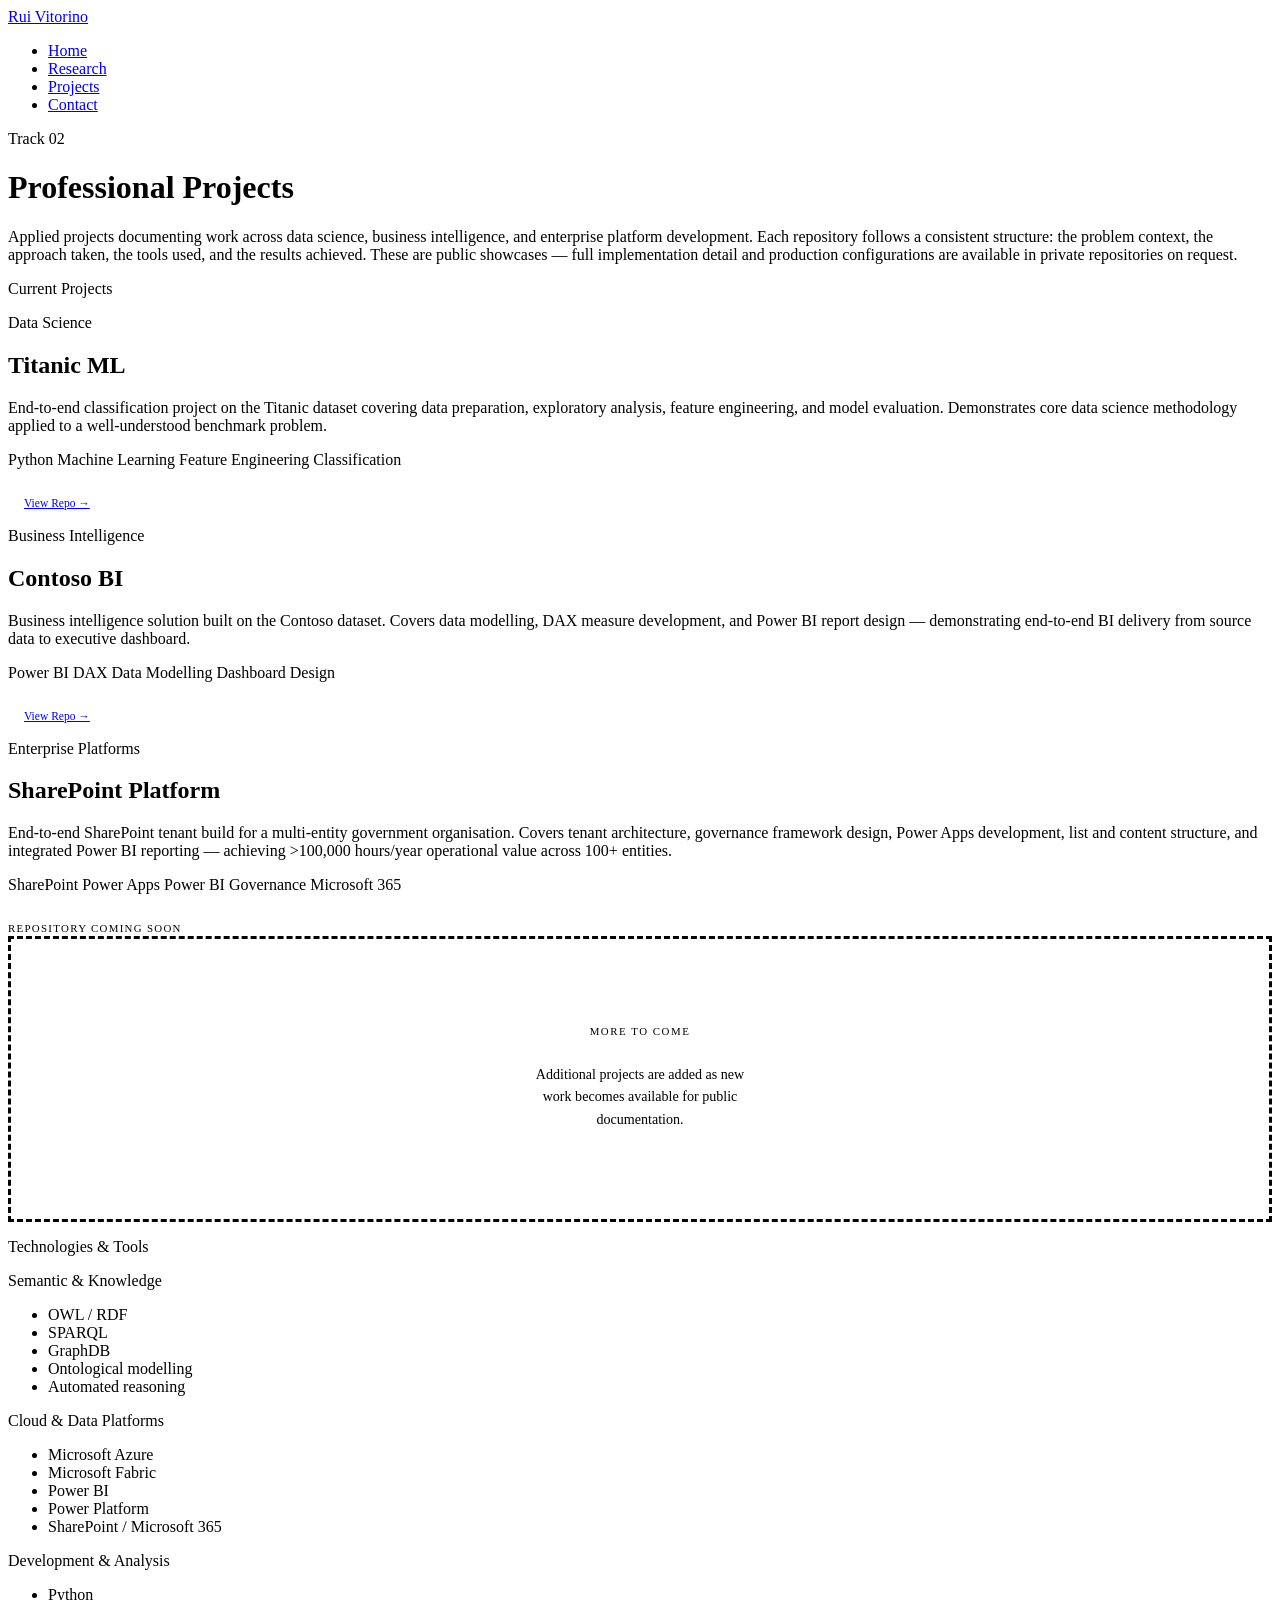
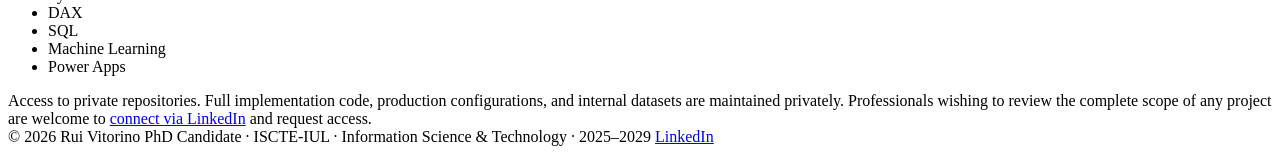
==== projects.html @ caaadf18 "Add website files" ====
<!DOCTYPE html>
<html lang="en">
<head>
  <meta charset="UTF-8">
  <meta name="viewport" content="width=device-width, initial-scale=1.0">
  <title>Projects — Rui Vitorino</title>
  <meta name="description" content="Professional projects by Rui Vitorino — data science, business intelligence, and enterprise platform development.">
  <link rel="stylesheet" href="assets/style.css">
</head>
<body>

  <!-- Navigation -->
  <nav>
    <div class="nav-inner">
      <a href="index.html" class="nav-brand">Rui Vitorino</a>
      <ul class="nav-links">
        <li><a href="index.html">Home</a></li>
        <li><a href="research.html">Research</a></li>
        <li><a href="projects.html" class="active">Projects</a></li>
        <li><a href="contact.html">Contact</a></li>
      </ul>
    </div>
  </nav>

  <div class="page">

    <!-- Page header -->
    <div class="section">
      <p class="section-label fade-up">Track 02</p>
      <h1 class="section-title fade-up delay-1">Professional Projects</h1>
      <div class="section-body fade-up delay-2">
        <p>
          Applied projects documenting work across data science, business intelligence, and enterprise platform development. 
          Each repository follows a consistent structure: the problem context, the approach taken, the tools used, and the results achieved. 
          These are public showcases — full implementation detail and production configurations are available in private repositories on request.
        </p>
      </div>
    </div>

    <!-- Project cards -->
    <div class="section">
      <p class="section-label">Current Projects</p>
      <div class="projects-grid">

        <div class="project-card fade-up">
          <p class="project-domain">Data Science</p>
          <h2 class="project-title">Titanic ML</h2>
          <p class="project-desc">
            End-to-end classification project on the Titanic dataset covering data preparation, 
            exploratory analysis, feature engineering, and model evaluation. Demonstrates core 
            data science methodology applied to a well-understood benchmark problem.
          </p>
          <div class="tags" style="margin-top:1rem;">
            <span class="tag">Python</span>
            <span class="tag">Machine Learning</span>
            <span class="tag">Feature Engineering</span>
            <span class="tag">Classification</span>
          </div>
          <div style="margin-top:1.5rem;">
            <a href="https://github.com/rjvvitorino-web/Titanic-Machine-Learning" target="_blank" rel="noopener" class="btn btn-outline" style="font-size:.72rem;padding:.5rem 1rem;">
              View Repo →
            </a>
          </div>
        </div>

        <div class="project-card fade-up delay-1">
          <p class="project-domain">Business Intelligence</p>
          <h2 class="project-title">Contoso BI</h2>
          <p class="project-desc">
            Business intelligence solution built on the Contoso dataset. Covers data modelling, 
            DAX measure development, and Power BI report design — demonstrating end-to-end BI 
            delivery from source data to executive dashboard.
          </p>
          <div class="tags" style="margin-top:1rem;">
            <span class="tag">Power BI</span>
            <span class="tag">DAX</span>
            <span class="tag">Data Modelling</span>
            <span class="tag">Dashboard Design</span>
          </div>
          <div style="margin-top:1.5rem;">
            <a href="https://github.com/rjvvitorino-web/Contoso-Direct-Sales-BI-Project" target="_blank" rel="noopener" class="btn btn-outline" style="font-size:.72rem;padding:.5rem 1rem;">
              View Repo →
            </a>
          </div>
        </div>

        <div class="project-card fade-up delay-2">
          <p class="project-domain">Enterprise Platforms</p>
          <h2 class="project-title">SharePoint Platform</h2>
          <p class="project-desc">
            End-to-end SharePoint tenant build for a multi-entity government organisation. 
            Covers tenant architecture, governance framework design, Power Apps development, 
            list and content structure, and integrated Power BI reporting — achieving 
            &gt;100,000 hours/year operational value across 100+ entities.
          </p>
          <div class="tags" style="margin-top:1rem;">
            <span class="tag">SharePoint</span>
            <span class="tag">Power Apps</span>
            <span class="tag">Power BI</span>
            <span class="tag">Governance</span>
            <span class="tag">Microsoft 365</span>
          </div>
          <div style="margin-top:1.5rem;">
            <span style="font-family:var(--font-mono);font-size:.68rem;letter-spacing:.12em;text-transform:uppercase;color:var(--text-light);">Repository coming soon</span>
          </div>
        </div>

        <!-- Placeholder for future projects -->
        <div class="project-card fade-up delay-3" style="border-style:dashed;background:var(--bg-alt);display:flex;flex-direction:column;justify-content:center;align-items:center;min-height:280px;text-align:center;">
          <p style="font-family:var(--font-mono);font-size:.68rem;letter-spacing:.14em;text-transform:uppercase;color:var(--text-light);margin-bottom:.75rem;">More to come</p>
          <p style="font-size:.88rem;color:var(--text-light);max-width:240px;line-height:1.6;">
            Additional projects are added as new work becomes available for public documentation.
          </p>
        </div>

      </div>
    </div>

    <!-- Technologies -->
    <div class="section">
      <p class="section-label">Technologies & Tools</p>
      <div class="tech-groups">
        <div>
          <div class="tech-group-title">Semantic & Knowledge</div>
          <ul class="tech-list">
            <li>OWL / RDF</li>
            <li>SPARQL</li>
            <li>GraphDB</li>
            <li>Ontological modelling</li>
            <li>Automated reasoning</li>
          </ul>
        </div>
        <div>
          <div class="tech-group-title">Cloud & Data Platforms</div>
          <ul class="tech-list">
            <li>Microsoft Azure</li>
            <li>Microsoft Fabric</li>
            <li>Power BI</li>
            <li>Power Platform</li>
            <li>SharePoint / Microsoft 365</li>
          </ul>
        </div>
        <div>
          <div class="tech-group-title">Development & Analysis</div>
          <ul class="tech-list">
            <li>Python</li>
            <li>DAX</li>
            <li>SQL</li>
            <li>Machine Learning</li>
            <li>Power Apps</li>
          </ul>
        </div>
      </div>
    </div>

    <!-- Access -->
    <div class="section">
      <div class="contact-note">
        <strong style="color:var(--navy);font-weight:500;">Access to private repositories.</strong> 
        Full implementation code, production configurations, and internal datasets are maintained privately. 
        Professionals wishing to review the complete scope of any project are welcome to 
        <a href="https://www.linkedin.com/in/rui-jv-vitorino/" target="_blank" rel="noopener">connect via LinkedIn</a> 
        and request access.
      </div>
    </div>

  </div>

  <footer>
    <div class="footer-inner">
      <span>© 2026 Rui Vitorino</span>
      <span>PhD Candidate · ISCTE-IUL · Information Science & Technology · 2025–2029</span>
      <a href="https://www.linkedin.com/in/rui-jv-vitorino/" target="_blank" rel="noopener">LinkedIn</a>
    </div>
  </footer>

</body>
</html>
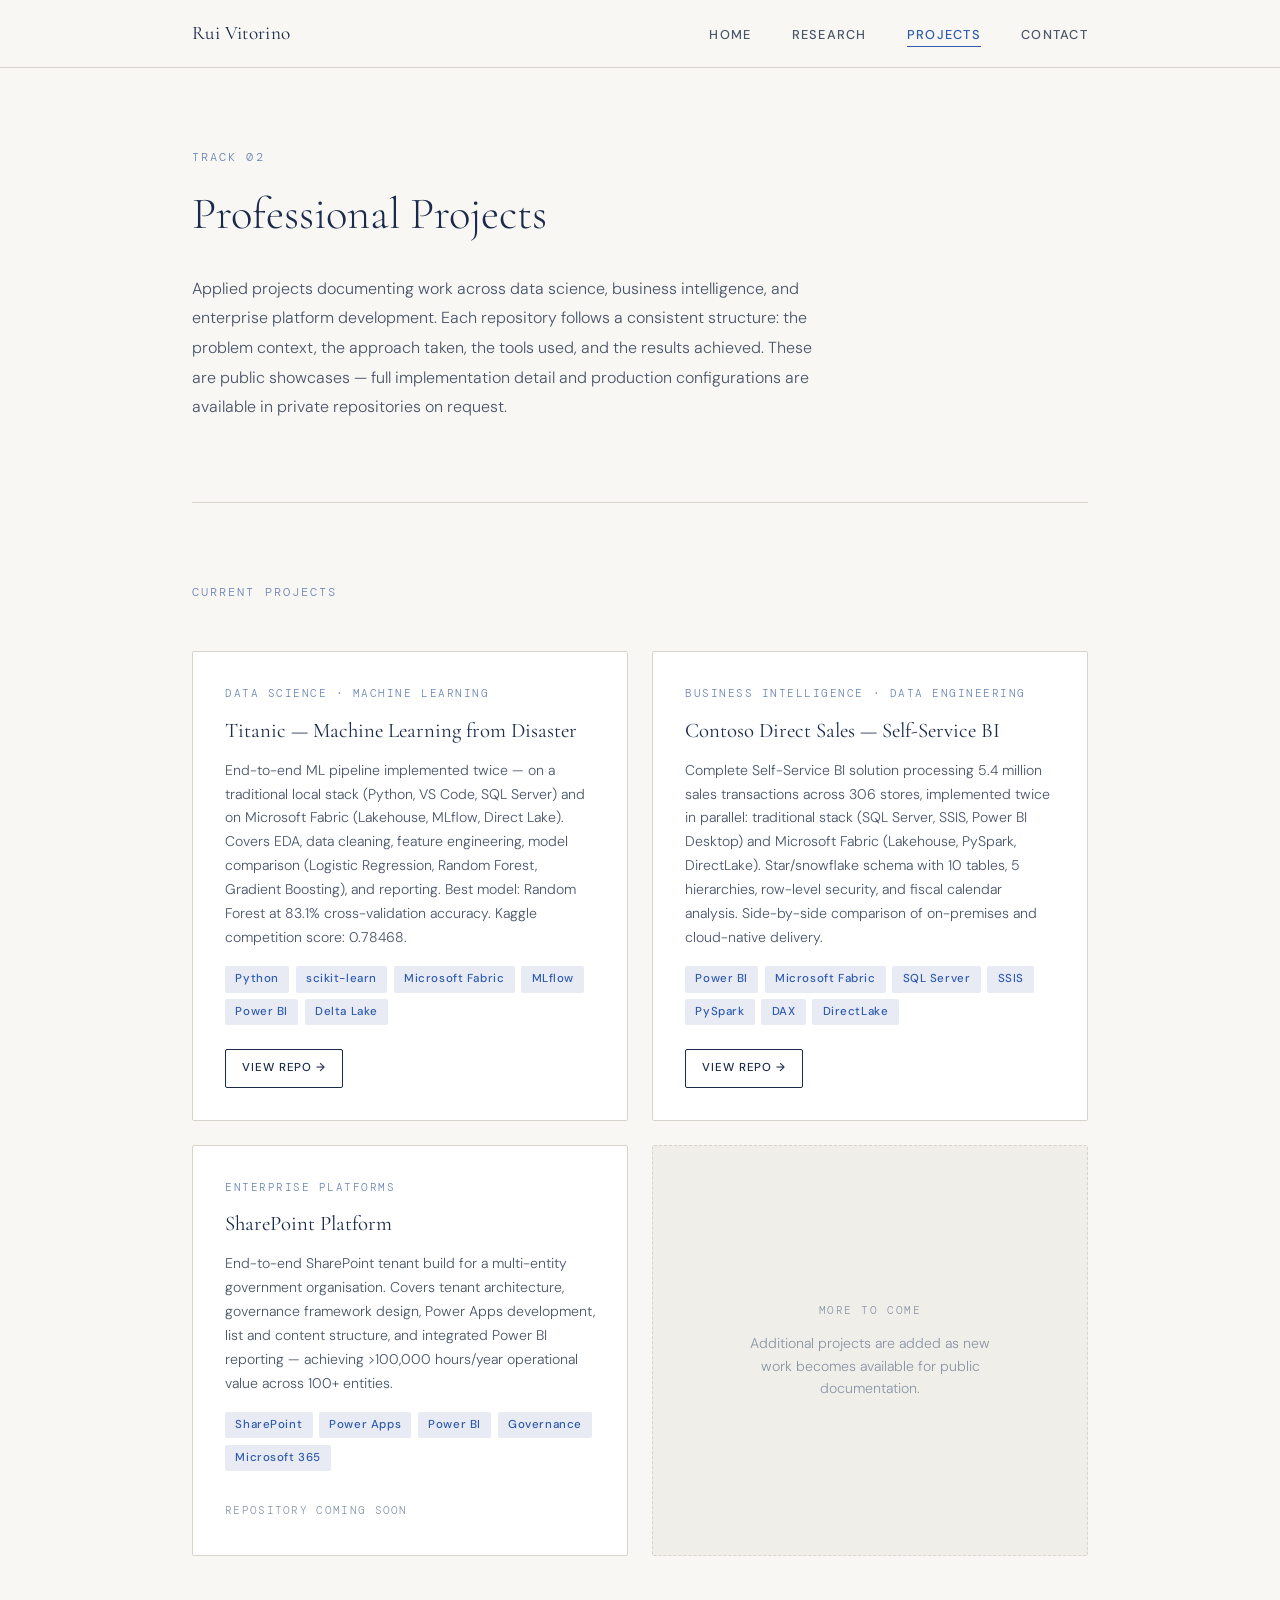
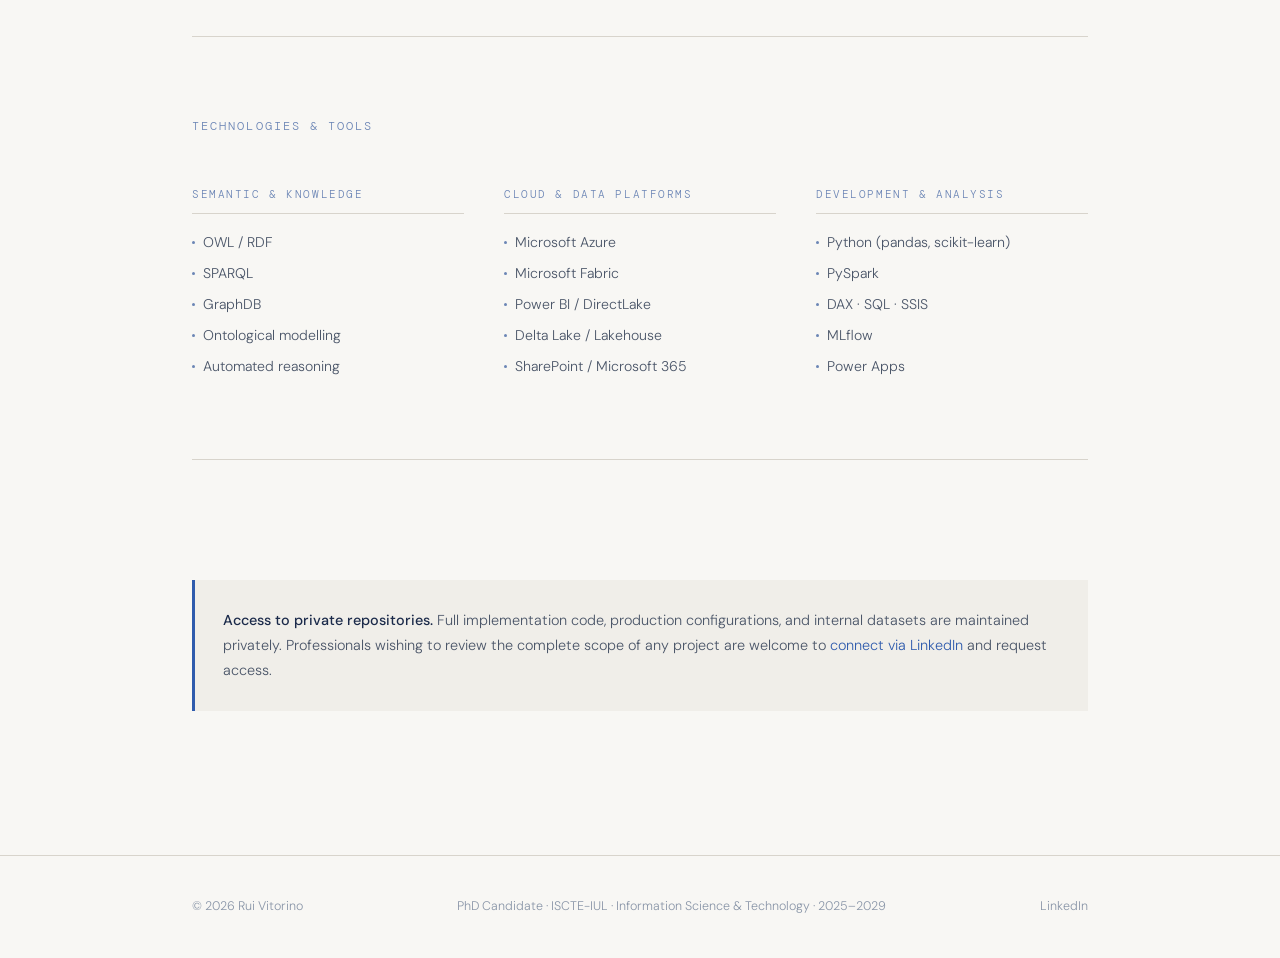
==== commit d6eadb46: "Revise project details and enhance tags Updated project descriptions and tags for clarity and detail" ====
--- a/projects.html
+++ b/projects.html
@@ -43,18 +43,21 @@
       <div class="projects-grid">
 
         <div class="project-card fade-up">
-          <p class="project-domain">Data Science</p>
-          <h2 class="project-title">Titanic ML</h2>
+          <p class="project-domain">Data Science · Machine Learning</p>
+          <h2 class="project-title">Titanic — Machine Learning from Disaster</h2>
           <p class="project-desc">
-            End-to-end classification project on the Titanic dataset covering data preparation, 
-            exploratory analysis, feature engineering, and model evaluation. Demonstrates core 
-            data science methodology applied to a well-understood benchmark problem.
+            End-to-end ML pipeline implemented twice — on a traditional local stack (Python, VS Code, SQL Server) 
+            and on Microsoft Fabric (Lakehouse, MLflow, Direct Lake). Covers EDA, data cleaning, feature engineering, 
+            model comparison (Logistic Regression, Random Forest, Gradient Boosting), and reporting. 
+            Best model: Random Forest at 83.1% cross-validation accuracy. Kaggle competition score: 0.78468.
           </p>
           <div class="tags" style="margin-top:1rem;">
             <span class="tag">Python</span>
-            <span class="tag">Machine Learning</span>
-            <span class="tag">Feature Engineering</span>
-            <span class="tag">Classification</span>
+            <span class="tag">scikit-learn</span>
+            <span class="tag">Microsoft Fabric</span>
+            <span class="tag">MLflow</span>
+            <span class="tag">Power BI</span>
+            <span class="tag">Delta Lake</span>
           </div>
           <div style="margin-top:1.5rem;">
             <a href="https://github.com/rjvvitorino-web/Titanic-Machine-Learning" target="_blank" rel="noopener" class="btn btn-outline" style="font-size:.72rem;padding:.5rem 1rem;">
@@ -64,18 +67,23 @@
         </div>
 
         <div class="project-card fade-up delay-1">
-          <p class="project-domain">Business Intelligence</p>
-          <h2 class="project-title">Contoso BI</h2>
+          <p class="project-domain">Business Intelligence · Data Engineering</p>
+          <h2 class="project-title">Contoso Direct Sales — Self-Service BI</h2>
           <p class="project-desc">
-            Business intelligence solution built on the Contoso dataset. Covers data modelling, 
-            DAX measure development, and Power BI report design — demonstrating end-to-end BI 
-            delivery from source data to executive dashboard.
+            Complete Self-Service BI solution processing 5.4 million sales transactions across 306 stores, 
+            implemented twice in parallel: traditional stack (SQL Server, SSIS, Power BI Desktop) 
+            and Microsoft Fabric (Lakehouse, PySpark, DirectLake). 
+            Star/snowflake schema with 10 tables, 5 hierarchies, row-level security, 
+            and fiscal calendar analysis. Side-by-side comparison of on-premises and cloud-native delivery.
           </p>
           <div class="tags" style="margin-top:1rem;">
             <span class="tag">Power BI</span>
+            <span class="tag">Microsoft Fabric</span>
+            <span class="tag">SQL Server</span>
+            <span class="tag">SSIS</span>
+            <span class="tag">PySpark</span>
             <span class="tag">DAX</span>
-            <span class="tag">Data Modelling</span>
-            <span class="tag">Dashboard Design</span>
+            <span class="tag">DirectLake</span>
           </div>
           <div style="margin-top:1.5rem;">
             <a href="https://github.com/rjvvitorino-web/Contoso-Direct-Sales-BI-Project" target="_blank" rel="noopener" class="btn btn-outline" style="font-size:.72rem;padding:.5rem 1rem;">
@@ -135,18 +143,18 @@
           <ul class="tech-list">
             <li>Microsoft Azure</li>
             <li>Microsoft Fabric</li>
-            <li>Power BI</li>
-            <li>Power Platform</li>
+            <li>Power BI / DirectLake</li>
+            <li>Delta Lake / Lakehouse</li>
             <li>SharePoint / Microsoft 365</li>
           </ul>
         </div>
         <div>
           <div class="tech-group-title">Development & Analysis</div>
           <ul class="tech-list">
-            <li>Python</li>
-            <li>DAX</li>
-            <li>SQL</li>
-            <li>Machine Learning</li>
+            <li>Python (pandas, scikit-learn)</li>
+            <li>PySpark</li>
+            <li>DAX · SQL · SSIS</li>
+            <li>MLflow</li>
             <li>Power Apps</li>
           </ul>
         </div>
--- a/assets/style.css
+++ b/assets/style.css
@@ -0,0 +1,552 @@
+/* ─────────────────────────────────────────────────────────────────
+   Rui Vitorino · GitHub Pages · Shared Stylesheet
+   Aesthetic: Editorial Refined — Cormorant + DM Sans · Navy + Warm Off-White
+───────────────────────────────────────────────────────────────── */
+
+@import url('https://fonts.googleapis.com/css2?family=Cormorant+Garamond:ital,wght@0,300;0,400;0,600;1,300;1,400&family=DM+Sans:wght@300;400;500&family=DM+Mono:wght@400&display=swap');
+
+/* ── Variables ── */
+:root {
+  --bg:           #F8F7F4;
+  --bg-alt:       #F0EEE9;
+  --navy:         #1B2A4A;
+  --navy-light:   #2B3F6B;
+  --accent:       #2F5BAD;
+  --accent-muted: #6B85B5;
+  --text:         #1B2A4A;
+  --text-mid:     #4A5568;
+  --text-light:   #8A96A8;
+  --rule:         #D8D4CC;
+  --tag-bg:       #E8EBF4;
+  --tag-text:     #2F5BAD;
+  --white:        #FFFFFF;
+
+  --font-display: 'Cormorant Garamond', Georgia, serif;
+  --font-body:    'DM Sans', system-ui, sans-serif;
+  --font-mono:    'DM Mono', monospace;
+
+  --max-w: 960px;
+  --nav-h: 68px;
+}
+
+/* ── Reset ── */
+*, *::before, *::after { box-sizing: border-box; margin: 0; padding: 0; }
+html { scroll-behavior: smooth; }
+body {
+  background: var(--bg);
+  color: var(--text);
+  font-family: var(--font-body);
+  font-weight: 300;
+  font-size: 16px;
+  line-height: 1.75;
+  -webkit-font-smoothing: antialiased;
+}
+img { display: block; max-width: 100%; }
+a { color: var(--accent); text-decoration: none; transition: color .2s; }
+a:hover { color: var(--navy); }
+
+/* ── Navigation ── */
+nav {
+  position: sticky;
+  top: 0;
+  z-index: 100;
+  height: var(--nav-h);
+  background: rgba(248, 247, 244, 0.94);
+  backdrop-filter: blur(12px);
+  border-bottom: 1px solid var(--rule);
+  display: flex;
+  align-items: center;
+}
+.nav-inner {
+  max-width: var(--max-w);
+  margin: 0 auto;
+  padding: 0 2rem;
+  width: 100%;
+  display: flex;
+  align-items: center;
+  justify-content: space-between;
+}
+.nav-brand {
+  font-family: var(--font-display);
+  font-size: 1.2rem;
+  font-weight: 400;
+  color: var(--navy);
+  letter-spacing: .02em;
+}
+.nav-brand:hover { color: var(--accent); }
+.nav-links {
+  display: flex;
+  gap: 2.5rem;
+  list-style: none;
+}
+.nav-links a {
+  font-size: .8rem;
+  font-weight: 500;
+  letter-spacing: .1em;
+  text-transform: uppercase;
+  color: var(--text-mid);
+  position: relative;
+  padding-bottom: 2px;
+}
+.nav-links a::after {
+  content: '';
+  position: absolute;
+  left: 0; bottom: -2px;
+  width: 0; height: 1px;
+  background: var(--accent);
+  transition: width .25s ease;
+}
+.nav-links a:hover::after,
+.nav-links a.active::after { width: 100%; }
+.nav-links a.active { color: var(--accent); }
+
+/* ── Page wrapper ── */
+.page { max-width: var(--max-w); margin: 0 auto; padding: 0 2rem; }
+
+/* ── Section spacing ── */
+.section { padding: 5rem 0; }
+.section + .section { border-top: 1px solid var(--rule); }
+.section-label {
+  font-family: var(--font-mono);
+  font-size: .72rem;
+  letter-spacing: .18em;
+  text-transform: uppercase;
+  color: var(--accent-muted);
+  margin-bottom: 1.25rem;
+}
+.section-title {
+  font-family: var(--font-display);
+  font-size: clamp(2rem, 4vw, 2.8rem);
+  font-weight: 300;
+  line-height: 1.2;
+  color: var(--navy);
+  margin-bottom: 2rem;
+}
+.section-body {
+  font-size: 1rem;
+  line-height: 1.85;
+  color: var(--text-mid);
+  max-width: 640px;
+}
+.section-body p + p { margin-top: 1.1em; }
+
+/* ── Hero (index only) ── */
+.hero {
+  padding: 6rem 0 5rem;
+  display: grid;
+  grid-template-columns: 1fr auto;
+  gap: 4rem;
+  align-items: center;
+}
+.hero-eyebrow {
+  font-family: var(--font-mono);
+  font-size: .72rem;
+  letter-spacing: .18em;
+  text-transform: uppercase;
+  color: var(--accent-muted);
+  margin-bottom: 1.25rem;
+}
+.hero-name {
+  font-family: var(--font-display);
+  font-size: clamp(3rem, 6vw, 4.5rem);
+  font-weight: 300;
+  line-height: 1.05;
+  color: var(--navy);
+  margin-bottom: 1rem;
+}
+.hero-title {
+  font-family: var(--font-display);
+  font-size: clamp(1.1rem, 2.5vw, 1.4rem);
+  font-weight: 300;
+  font-style: italic;
+  color: var(--text-mid);
+  margin-bottom: 2rem;
+  line-height: 1.4;
+}
+.hero-desc {
+  font-size: 1rem;
+  line-height: 1.85;
+  color: var(--text-mid);
+  max-width: 540px;
+  margin-bottom: 2.5rem;
+}
+.hero-photo {
+  width: 220px;
+  height: 220px;
+  border-radius: 50%;
+  object-fit: cover;
+  object-position: center top;
+  border: 4px solid var(--white);
+  box-shadow: 0 8px 40px rgba(27,42,74,.18);
+  flex-shrink: 0;
+}
+
+/* ── Buttons ── */
+.btn {
+  display: inline-flex;
+  align-items: center;
+  gap: .5rem;
+  padding: .7rem 1.6rem;
+  font-family: var(--font-body);
+  font-size: .8rem;
+  font-weight: 500;
+  letter-spacing: .08em;
+  text-transform: uppercase;
+  border-radius: 2px;
+  transition: all .2s;
+  cursor: pointer;
+  border: none;
+}
+.btn-primary {
+  background: var(--navy);
+  color: var(--white);
+}
+.btn-primary:hover {
+  background: var(--accent);
+  color: var(--white);
+}
+.btn-outline {
+  background: transparent;
+  color: var(--navy);
+  border: 1px solid var(--navy);
+}
+.btn-outline:hover {
+  background: var(--navy);
+  color: var(--white);
+}
+
+/* ── Stats strip ── */
+.stats {
+  display: flex;
+  gap: 3rem;
+  flex-wrap: wrap;
+  padding: 2.5rem 0;
+  border-top: 1px solid var(--rule);
+  border-bottom: 1px solid var(--rule);
+}
+.stat-num {
+  font-family: var(--font-display);
+  font-size: 2.2rem;
+  font-weight: 300;
+  color: var(--navy);
+  line-height: 1;
+}
+.stat-label {
+  font-size: .78rem;
+  color: var(--text-light);
+  letter-spacing: .06em;
+  margin-top: .25rem;
+}
+
+/* ── Track cards ── */
+.tracks {
+  display: grid;
+  grid-template-columns: 1fr 1fr;
+  gap: 2px;
+  margin-top: 3rem;
+  background: var(--rule);
+}
+.track-card {
+  background: var(--bg);
+  padding: 2.5rem;
+  transition: background .2s;
+}
+.track-card:hover { background: var(--white); }
+.track-number {
+  font-family: var(--font-display);
+  font-size: 3rem;
+  font-weight: 300;
+  color: var(--rule);
+  line-height: 1;
+  margin-bottom: 1rem;
+}
+.track-title {
+  font-family: var(--font-display);
+  font-size: 1.5rem;
+  font-weight: 400;
+  color: var(--navy);
+  margin-bottom: .75rem;
+}
+.track-desc {
+  font-size: .9rem;
+  color: var(--text-mid);
+  line-height: 1.7;
+  margin-bottom: 1.5rem;
+}
+
+/* ── Research items ── */
+.research-list { display: flex; flex-direction: column; gap: 0; }
+.research-item {
+  padding: 2.5rem 0;
+  border-bottom: 1px solid var(--rule);
+  display: grid;
+  grid-template-columns: 1fr auto;
+  gap: 2rem;
+  align-items: start;
+}
+.research-item:first-child { padding-top: 0; }
+.research-meta {
+  font-family: var(--font-mono);
+  font-size: .68rem;
+  letter-spacing: .14em;
+  text-transform: uppercase;
+  color: var(--accent-muted);
+  margin-bottom: .5rem;
+}
+.research-title {
+  font-family: var(--font-display);
+  font-size: 1.45rem;
+  font-weight: 400;
+  color: var(--navy);
+  margin-bottom: .6rem;
+  line-height: 1.25;
+}
+.research-desc {
+  font-size: .92rem;
+  color: var(--text-mid);
+  line-height: 1.75;
+  max-width: 560px;
+}
+.research-status {
+  flex-shrink: 0;
+  text-align: right;
+}
+
+/* ── Tags ── */
+.tags { display: flex; flex-wrap: wrap; gap: .4rem; margin-top: 1rem; }
+.tag {
+  display: inline-block;
+  padding: .2rem .65rem;
+  background: var(--tag-bg);
+  color: var(--tag-text);
+  font-size: .72rem;
+  font-weight: 500;
+  letter-spacing: .05em;
+  border-radius: 2px;
+}
+
+/* ── Status badge ── */
+.badge {
+  display: inline-flex;
+  align-items: center;
+  gap: .4rem;
+  padding: .3rem .8rem;
+  border-radius: 2px;
+  font-size: .7rem;
+  font-weight: 500;
+  letter-spacing: .06em;
+  text-transform: uppercase;
+  white-space: nowrap;
+}
+.badge-complete {
+  background: #E6F4EA;
+  color: #2D7A47;
+}
+.badge-pipeline {
+  background: #FFF3E0;
+  color: #B45309;
+}
+.badge-dot {
+  width: 6px; height: 6px;
+  border-radius: 50%;
+  background: currentColor;
+  opacity: .7;
+}
+
+/* ── Project cards ── */
+.projects-grid {
+  display: grid;
+  grid-template-columns: 1fr 1fr;
+  gap: 1.5rem;
+  margin-top: 3rem;
+}
+.project-card {
+  background: var(--white);
+  border: 1px solid var(--rule);
+  padding: 2rem;
+  border-radius: 2px;
+  transition: box-shadow .2s, transform .2s;
+}
+.project-card:hover {
+  box-shadow: 0 6px 30px rgba(27,42,74,.1);
+  transform: translateY(-2px);
+}
+.project-domain {
+  font-family: var(--font-mono);
+  font-size: .68rem;
+  letter-spacing: .14em;
+  text-transform: uppercase;
+  color: var(--accent-muted);
+  margin-bottom: .6rem;
+}
+.project-title {
+  font-family: var(--font-display);
+  font-size: 1.3rem;
+  font-weight: 400;
+  color: var(--navy);
+  margin-bottom: .6rem;
+}
+.project-desc {
+  font-size: .88rem;
+  color: var(--text-mid);
+  line-height: 1.7;
+}
+
+/* ── Pipeline table ── */
+.pipeline {
+  margin-top: 3rem;
+  border: 1px solid var(--rule);
+  border-radius: 2px;
+  overflow: hidden;
+}
+.pipeline-header {
+  background: var(--navy);
+  color: var(--white);
+  padding: 1rem 1.5rem;
+  font-family: var(--font-mono);
+  font-size: .72rem;
+  letter-spacing: .14em;
+  text-transform: uppercase;
+}
+.pipeline-row {
+  display: grid;
+  grid-template-columns: 1fr auto auto;
+  gap: 1.5rem;
+  padding: 1.25rem 1.5rem;
+  align-items: center;
+  border-top: 1px solid var(--rule);
+  background: var(--white);
+}
+.pipeline-row:hover { background: var(--bg-alt); }
+.pipeline-output {
+  font-size: .9rem;
+  color: var(--navy);
+  font-weight: 400;
+}
+.pipeline-expected {
+  font-family: var(--font-mono);
+  font-size: .78rem;
+  color: var(--text-light);
+  white-space: nowrap;
+}
+
+/* ── Technologies ── */
+.tech-groups {
+  display: grid;
+  grid-template-columns: repeat(3, 1fr);
+  gap: 2.5rem;
+  margin-top: 3rem;
+}
+.tech-group-title {
+  font-family: var(--font-mono);
+  font-size: .7rem;
+  letter-spacing: .14em;
+  text-transform: uppercase;
+  color: var(--accent-muted);
+  margin-bottom: 1rem;
+  padding-bottom: .5rem;
+  border-bottom: 1px solid var(--rule);
+}
+.tech-list {
+  list-style: none;
+  display: flex;
+  flex-direction: column;
+  gap: .4rem;
+}
+.tech-list li {
+  font-size: .88rem;
+  color: var(--text-mid);
+  display: flex;
+  align-items: center;
+  gap: .5rem;
+}
+.tech-list li::before {
+  content: '';
+  width: 3px; height: 3px;
+  border-radius: 50%;
+  background: var(--accent-muted);
+  flex-shrink: 0;
+}
+
+/* ── Contact ── */
+.contact-grid {
+  display: grid;
+  grid-template-columns: 1fr 1fr;
+  gap: 4rem;
+  align-items: start;
+  margin-top: 3rem;
+}
+.contact-method {
+  display: flex;
+  flex-direction: column;
+  gap: .4rem;
+  padding: 2rem;
+  background: var(--white);
+  border: 1px solid var(--rule);
+  border-radius: 2px;
+}
+.contact-method-label {
+  font-family: var(--font-mono);
+  font-size: .68rem;
+  letter-spacing: .14em;
+  text-transform: uppercase;
+  color: var(--accent-muted);
+}
+.contact-method-value {
+  font-family: var(--font-display);
+  font-size: 1.2rem;
+  color: var(--navy);
+}
+.contact-note {
+  margin-top: 2.5rem;
+  padding: 1.75rem;
+  background: var(--bg-alt);
+  border-left: 3px solid var(--accent);
+  font-size: .9rem;
+  color: var(--text-mid);
+  line-height: 1.75;
+}
+
+/* ── Footer ── */
+footer {
+  border-top: 1px solid var(--rule);
+  padding: 2.5rem 0;
+  margin-top: 4rem;
+}
+.footer-inner {
+  max-width: var(--max-w);
+  margin: 0 auto;
+  padding: 0 2rem;
+  display: flex;
+  justify-content: space-between;
+  align-items: center;
+  font-size: .78rem;
+  color: var(--text-light);
+}
+.footer-inner a { color: var(--text-light); }
+.footer-inner a:hover { color: var(--accent); }
+
+/* ── Animations ── */
+@keyframes fadeUp {
+  from { opacity: 0; transform: translateY(20px); }
+  to   { opacity: 1; transform: translateY(0); }
+}
+.fade-up { animation: fadeUp .6s ease both; }
+.delay-1 { animation-delay: .1s; }
+.delay-2 { animation-delay: .2s; }
+.delay-3 { animation-delay: .3s; }
+.delay-4 { animation-delay: .4s; }
+
+/* ── Responsive ── */
+@media (max-width: 720px) {
+  .hero { grid-template-columns: 1fr; }
+  .hero-photo { width: 160px; height: 160px; order: -1; }
+  .tracks, .projects-grid, .contact-grid, .tech-groups {
+    grid-template-columns: 1fr;
+  }
+  .research-item { grid-template-columns: 1fr; }
+  .pipeline-row { grid-template-columns: 1fr auto; }
+  .pipeline-expected { display: none; }
+  .stats { gap: 2rem; }
+  .nav-links { gap: 1.5rem; }
+}
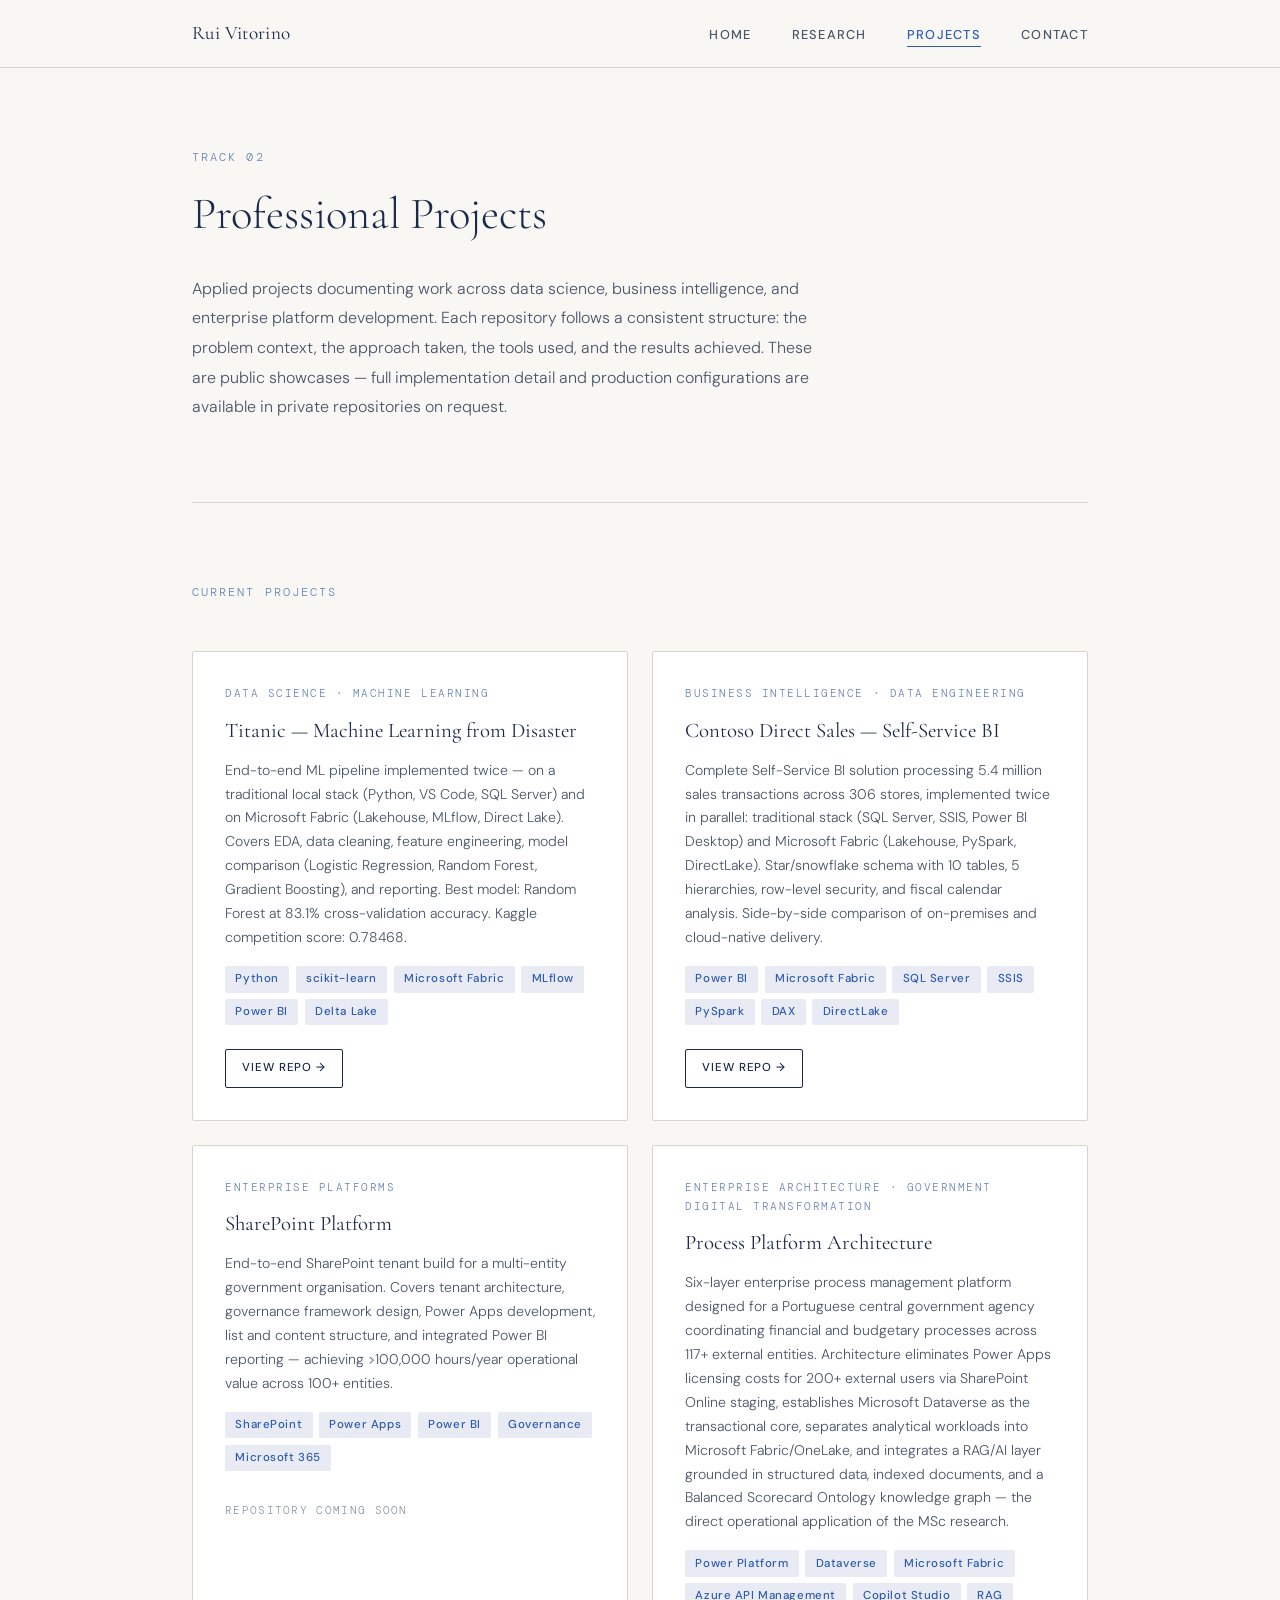
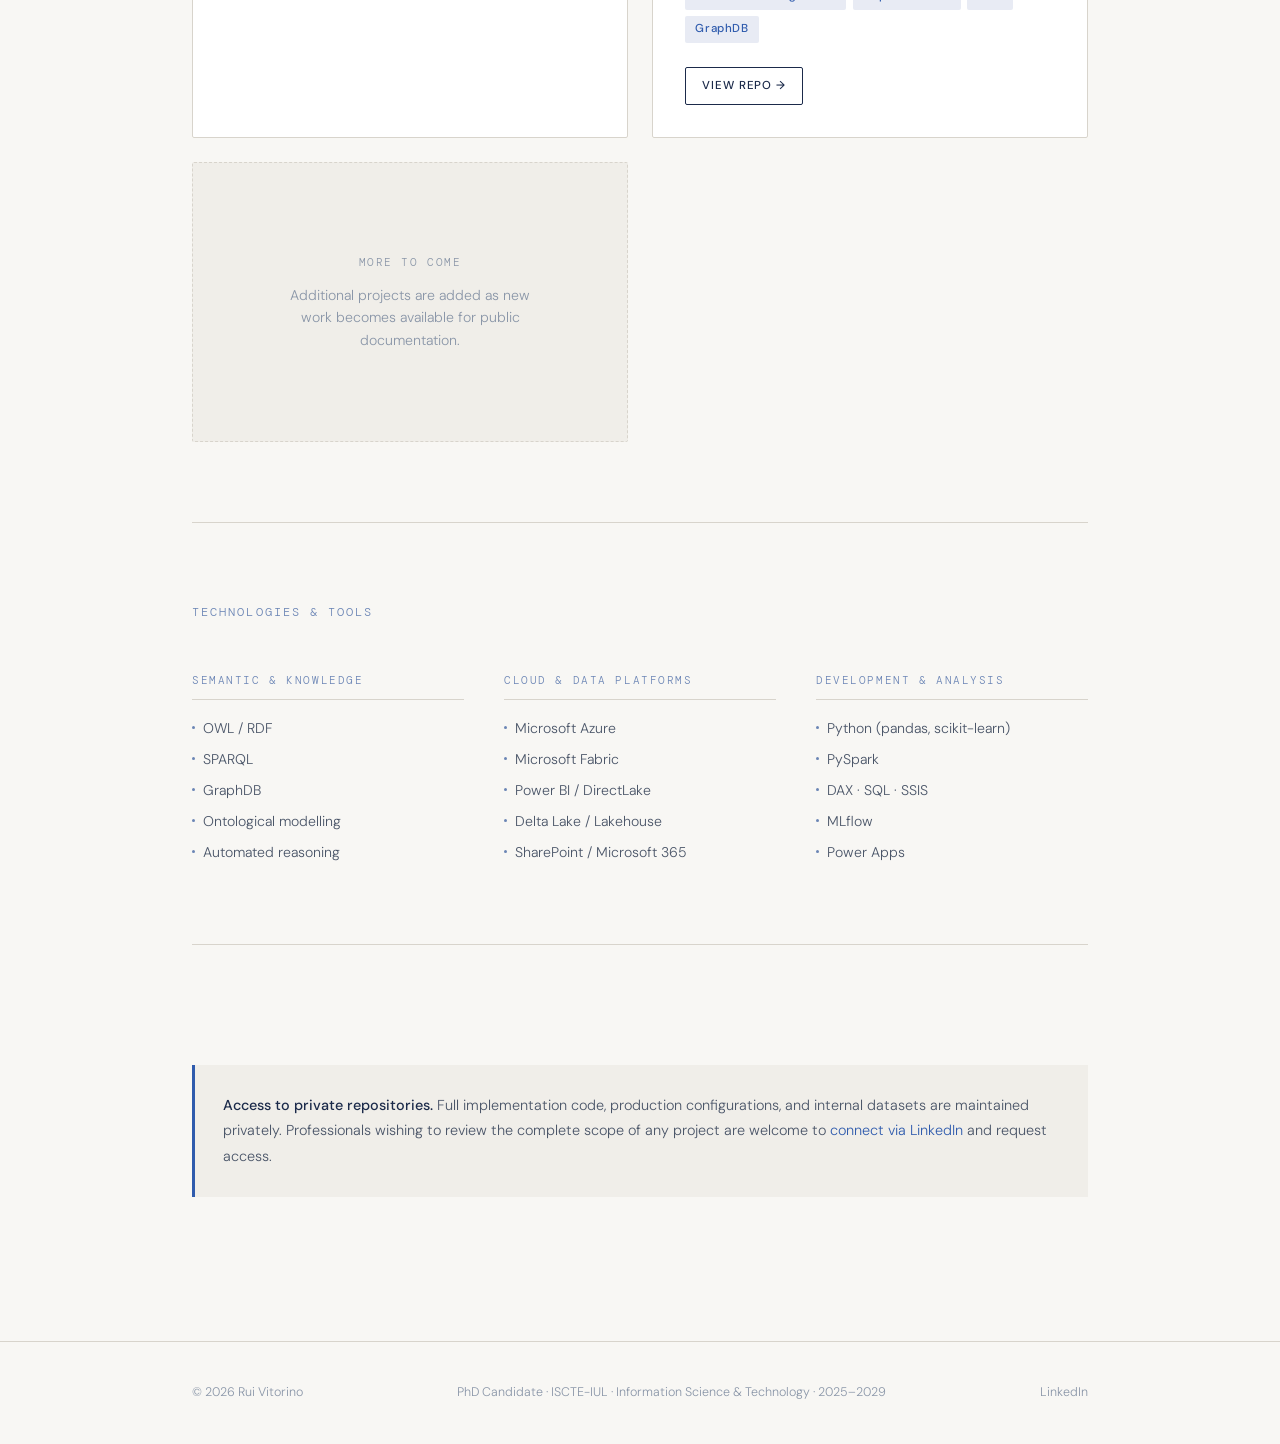
==== commit c927e7c5: "Add project card for Process Platform Architecture Added a new project card for 'Process Platform Ar" ====
--- a/projects.html
+++ b/projects.html
@@ -113,8 +113,35 @@
           </div>
         </div>
 
+        <div class="project-card fade-up delay-3">
+          <p class="project-domain">Enterprise Architecture · Government Digital Transformation</p>
+          <h2 class="project-title">Process Platform Architecture</h2>
+          <p class="project-desc">
+            Six-layer enterprise process management platform designed for a Portuguese central government agency 
+            coordinating financial and budgetary processes across 117+ external entities. 
+            Architecture eliminates Power Apps licensing costs for 200+ external users via SharePoint Online staging, 
+            establishes Microsoft Dataverse as the transactional core, separates analytical workloads 
+            into Microsoft Fabric/OneLake, and integrates a RAG/AI layer grounded in structured data, 
+            indexed documents, and a Balanced Scorecard Ontology knowledge graph — 
+            the direct operational application of the MSc research.
+          </p>
+          <div class="tags" style="margin-top:1rem;">
+            <span class="tag">Power Platform</span>
+            <span class="tag">Dataverse</span>
+            <span class="tag">Microsoft Fabric</span>
+            <span class="tag">Azure API Management</span>
+            <span class="tag">Copilot Studio</span>
+            <span class="tag">RAG</span>
+            <span class="tag">GraphDB</span>
+          </div>
+          <div style="margin-top:1.5rem;">
+            <a href="https://github.com/rjvvitorino-web/process-platform-architecture" target="_blank" rel="noopener" class="btn btn-outline" style="font-size:.72rem;padding:.5rem 1rem;">
+              View Repo →
+            </a>
+          </div>
+        </div>
         <!-- Placeholder for future projects -->
-        <div class="project-card fade-up delay-3" style="border-style:dashed;background:var(--bg-alt);display:flex;flex-direction:column;justify-content:center;align-items:center;min-height:280px;text-align:center;">
+        <div class="project-card fade-up delay-4" style="border-style:dashed;background:var(--bg-alt);display:flex;flex-direction:column;justify-content:center;align-items:center;min-height:280px;text-align:center;">
           <p style="font-family:var(--font-mono);font-size:.68rem;letter-spacing:.14em;text-transform:uppercase;color:var(--text-light);margin-bottom:.75rem;">More to come</p>
           <p style="font-size:.88rem;color:var(--text-light);max-width:240px;line-height:1.6;">
             Additional projects are added as new work becomes available for public documentation.
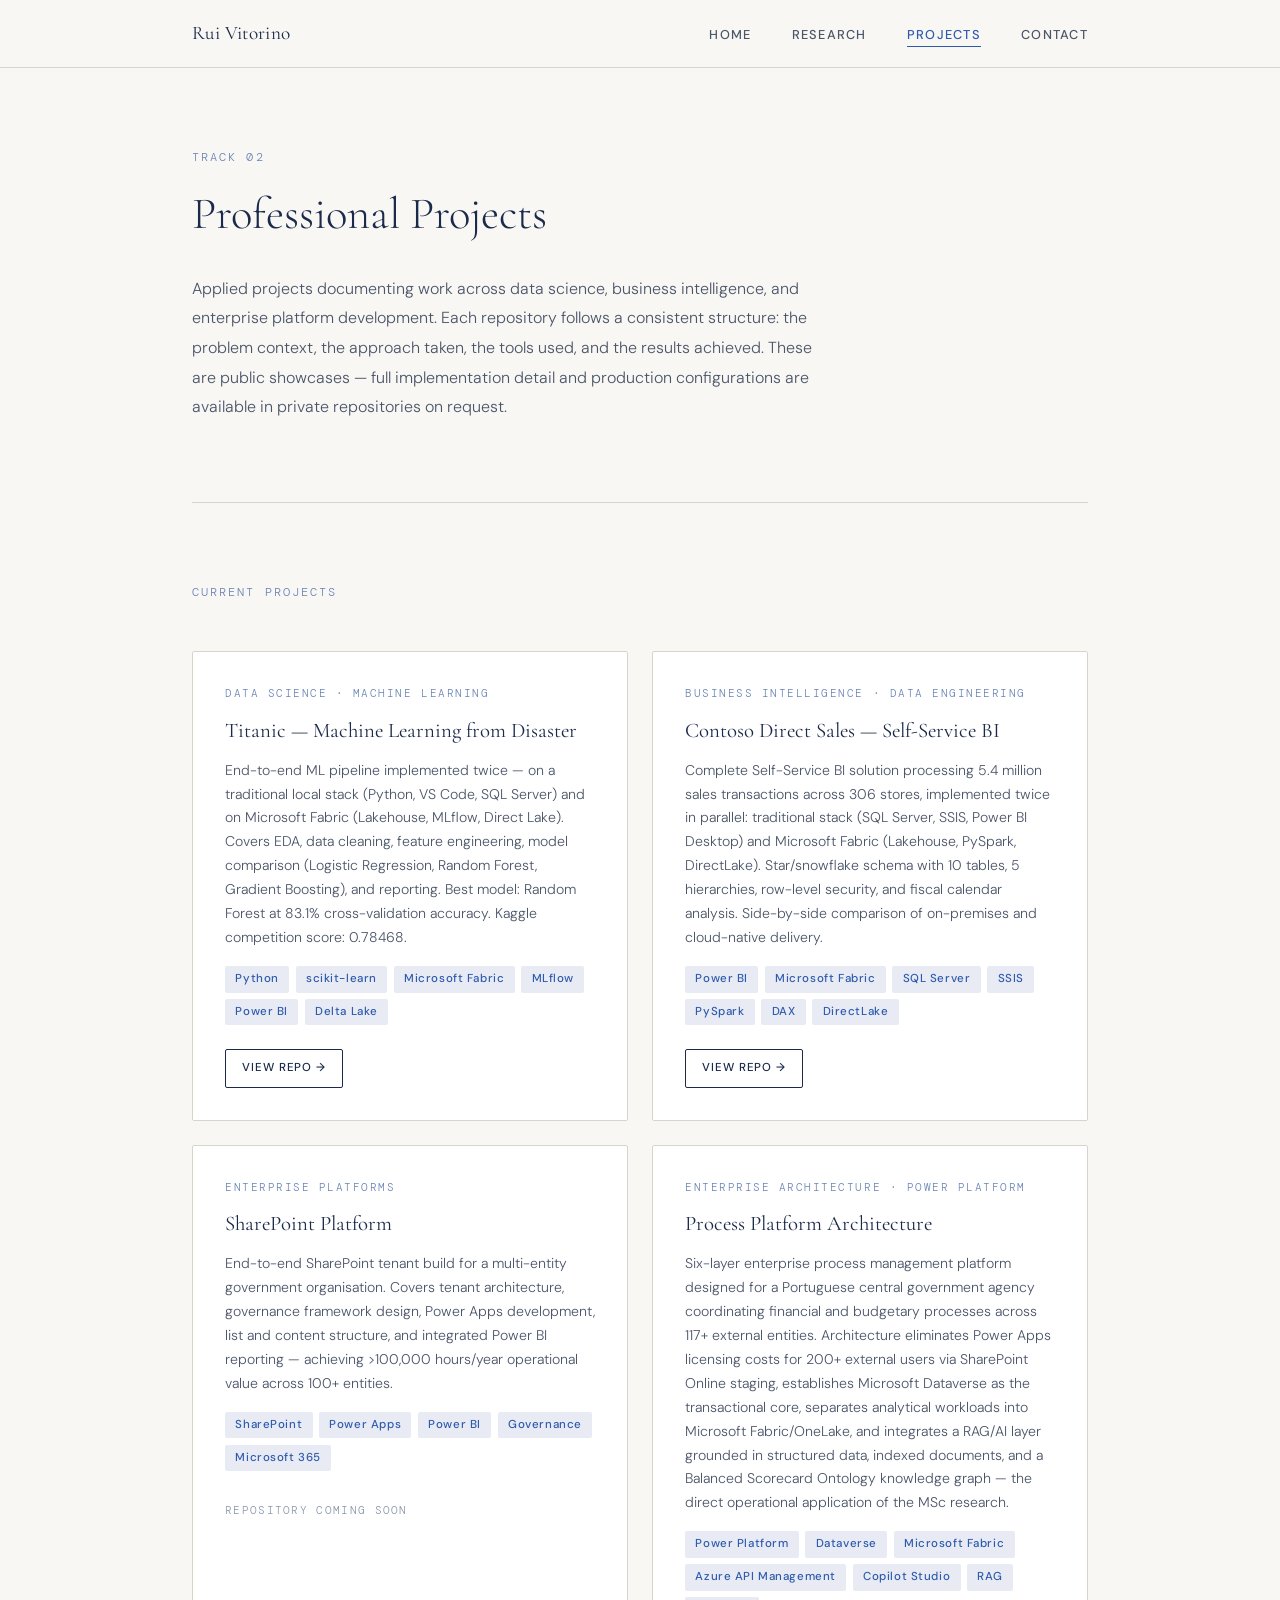
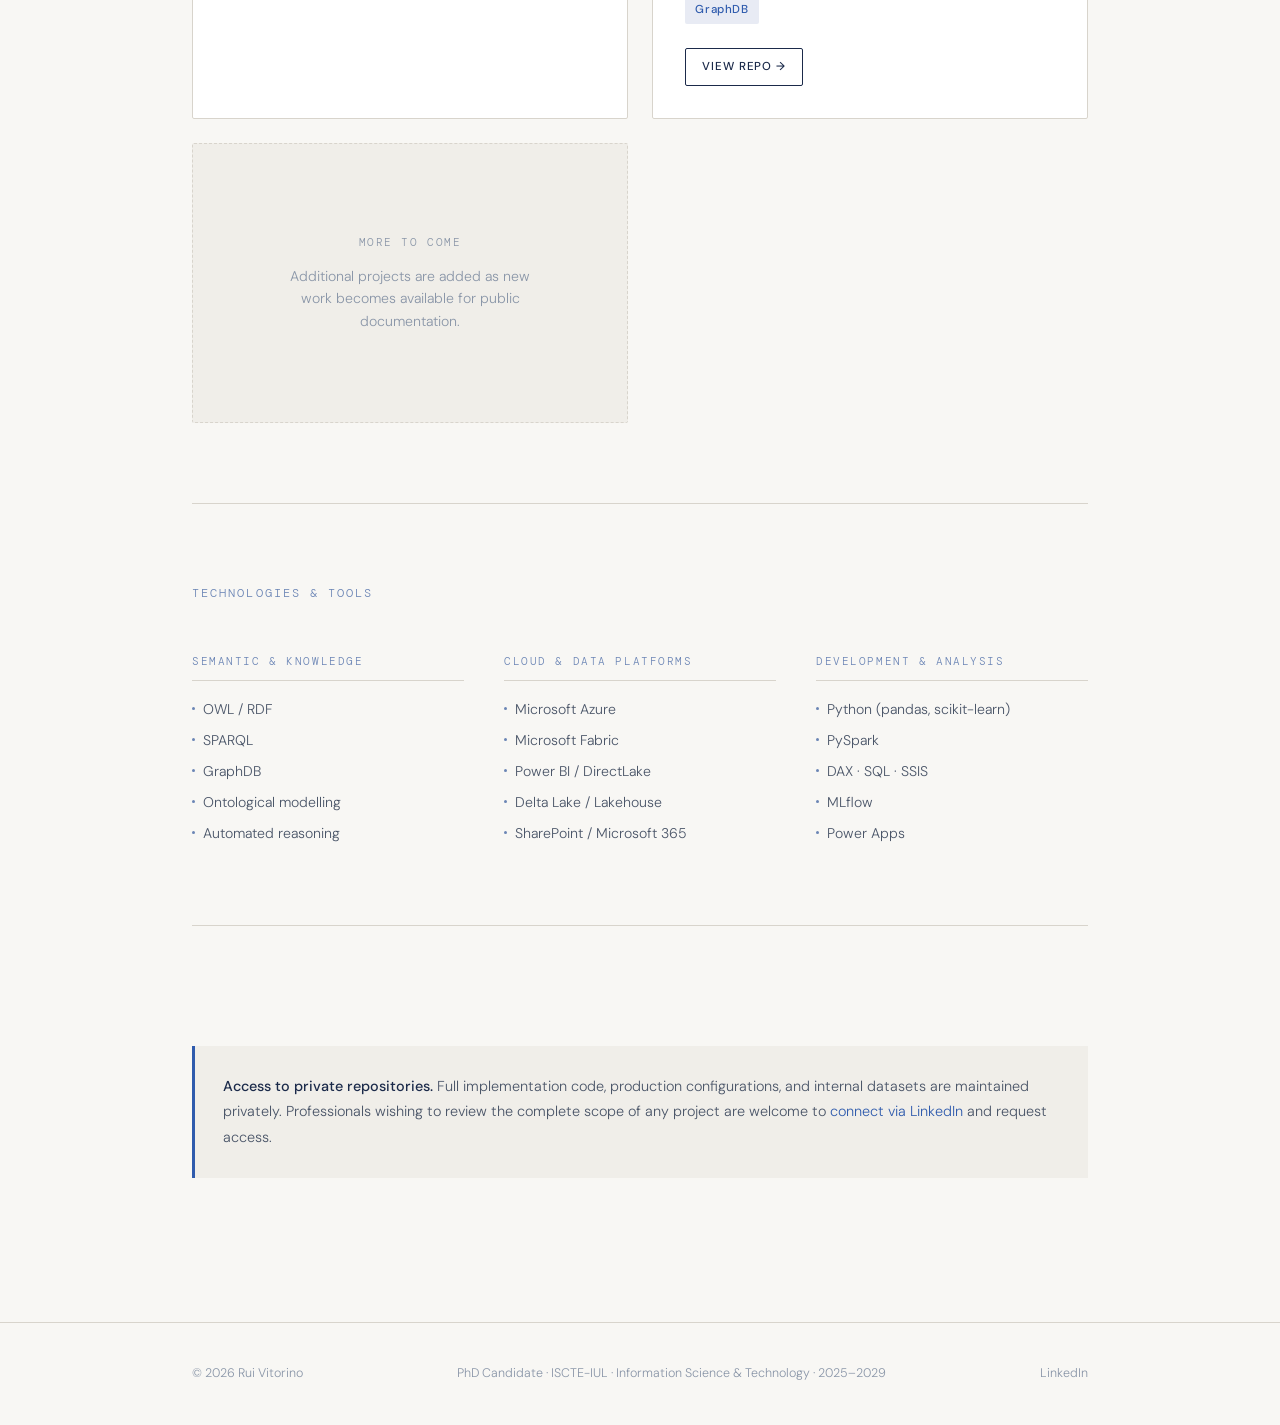
==== commit c0f02ef4: "Update project domain description in projects.html" ====
--- a/projects.html
+++ b/projects.html
@@ -114,7 +114,7 @@
         </div>
 
         <div class="project-card fade-up delay-3">
-          <p class="project-domain">Enterprise Architecture · Government Digital Transformation</p>
+          <p class="project-domain">Enterprise Architecture · Power Platform</p>
           <h2 class="project-title">Process Platform Architecture</h2>
           <p class="project-desc">
             Six-layer enterprise process management platform designed for a Portuguese central government agency 
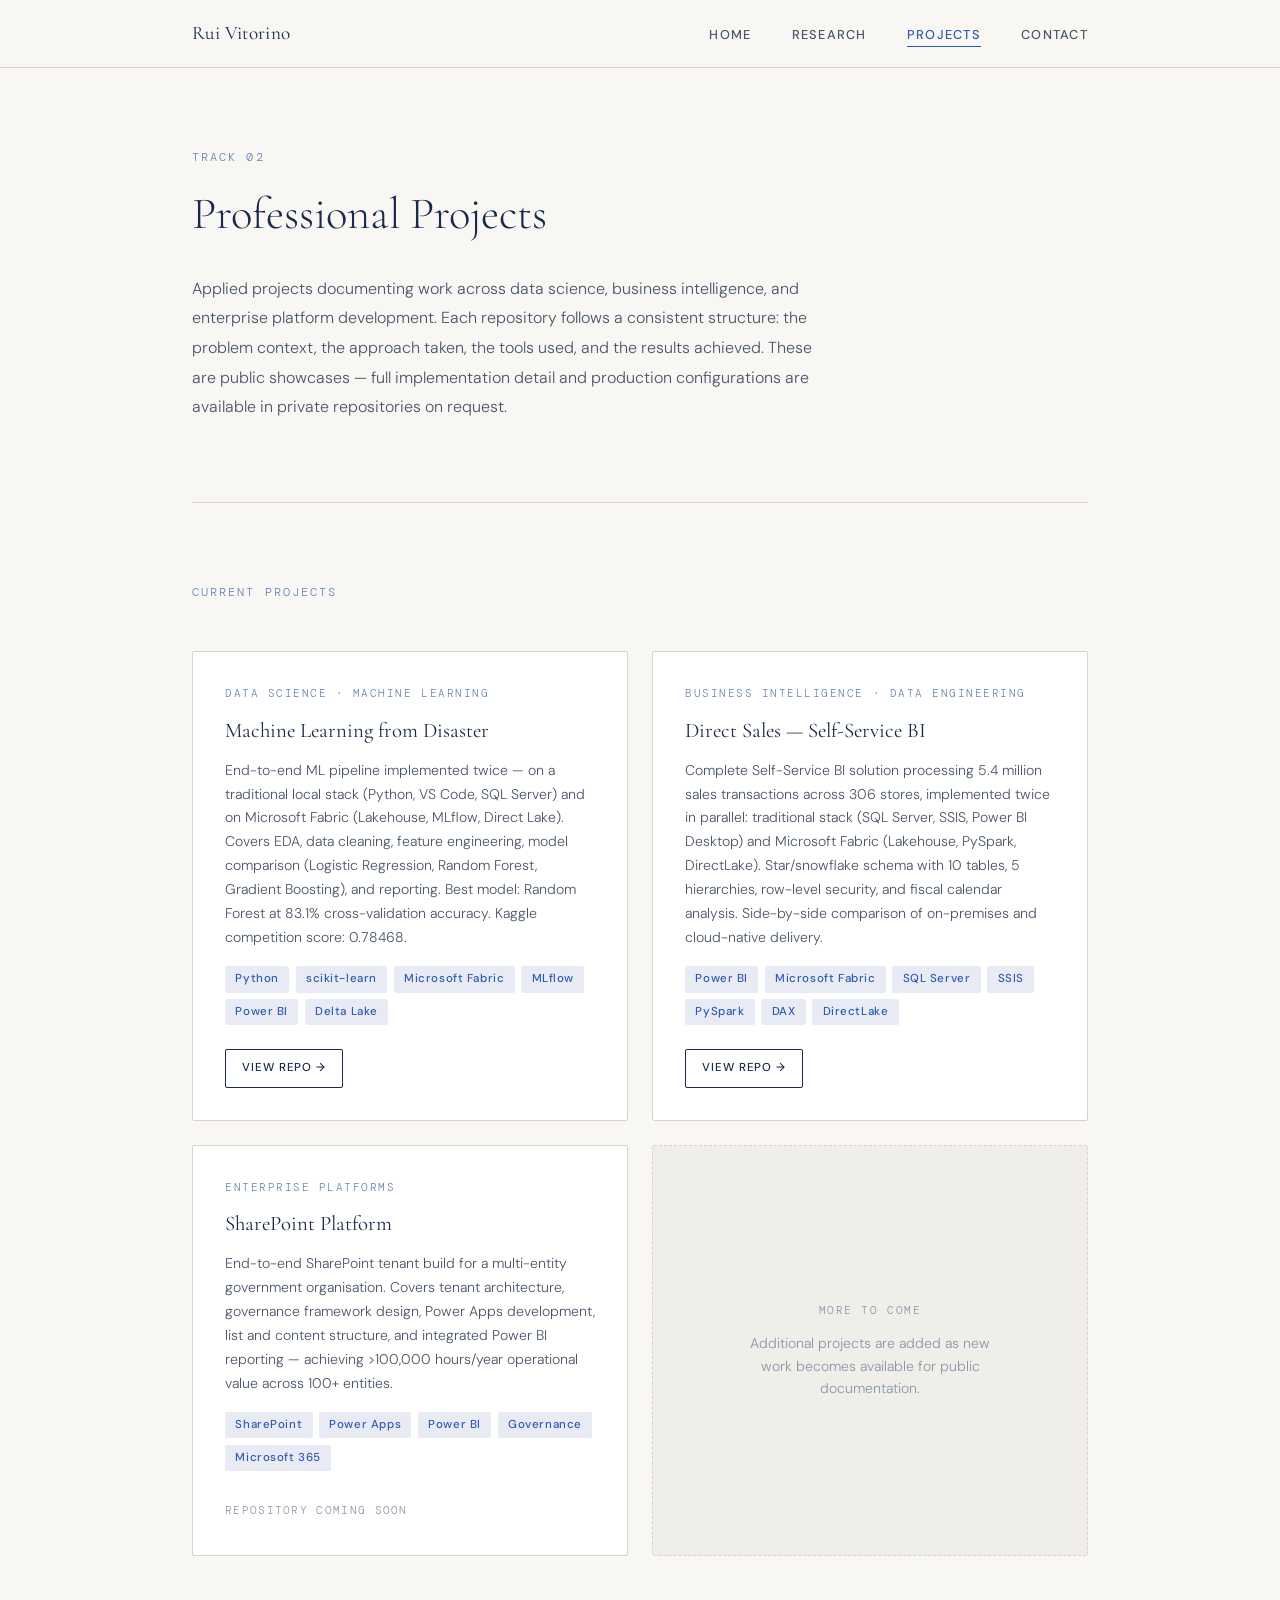
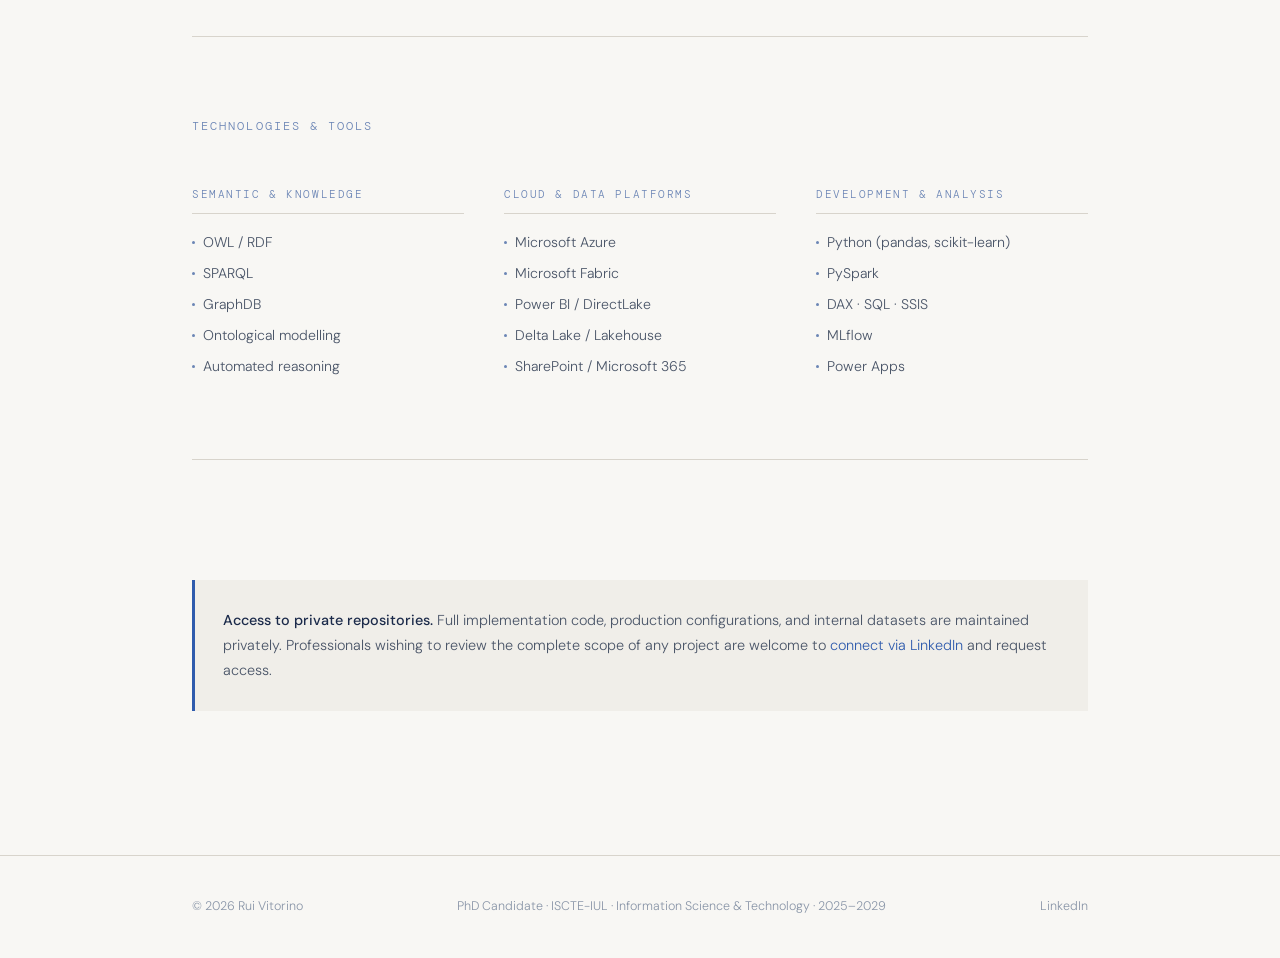
==== commit 814f0693: "Update project titles and remove a project card" ====
--- a/projects.html
+++ b/projects.html
@@ -44,7 +44,7 @@
 
         <div class="project-card fade-up">
           <p class="project-domain">Data Science · Machine Learning</p>
-          <h2 class="project-title">Titanic — Machine Learning from Disaster</h2>
+          <h2 class="project-title">Machine Learning from Disaster</h2>
           <p class="project-desc">
             End-to-end ML pipeline implemented twice — on a traditional local stack (Python, VS Code, SQL Server) 
             and on Microsoft Fabric (Lakehouse, MLflow, Direct Lake). Covers EDA, data cleaning, feature engineering, 
@@ -68,7 +68,7 @@
 
         <div class="project-card fade-up delay-1">
           <p class="project-domain">Business Intelligence · Data Engineering</p>
-          <h2 class="project-title">Contoso Direct Sales — Self-Service BI</h2>
+          <h2 class="project-title">Direct Sales — Self-Service BI</h2>
           <p class="project-desc">
             Complete Self-Service BI solution processing 5.4 million sales transactions across 306 stores, 
             implemented twice in parallel: traditional stack (SQL Server, SSIS, Power BI Desktop) 
@@ -113,35 +113,8 @@
           </div>
         </div>
 
-        <div class="project-card fade-up delay-3">
-          <p class="project-domain">Enterprise Architecture · Power Platform</p>
-          <h2 class="project-title">Process Platform Architecture</h2>
-          <p class="project-desc">
-            Six-layer enterprise process management platform designed for a Portuguese central government agency 
-            coordinating financial and budgetary processes across 117+ external entities. 
-            Architecture eliminates Power Apps licensing costs for 200+ external users via SharePoint Online staging, 
-            establishes Microsoft Dataverse as the transactional core, separates analytical workloads 
-            into Microsoft Fabric/OneLake, and integrates a RAG/AI layer grounded in structured data, 
-            indexed documents, and a Balanced Scorecard Ontology knowledge graph — 
-            the direct operational application of the MSc research.
-          </p>
-          <div class="tags" style="margin-top:1rem;">
-            <span class="tag">Power Platform</span>
-            <span class="tag">Dataverse</span>
-            <span class="tag">Microsoft Fabric</span>
-            <span class="tag">Azure API Management</span>
-            <span class="tag">Copilot Studio</span>
-            <span class="tag">RAG</span>
-            <span class="tag">GraphDB</span>
-          </div>
-          <div style="margin-top:1.5rem;">
-            <a href="https://github.com/rjvvitorino-web/process-platform-architecture" target="_blank" rel="noopener" class="btn btn-outline" style="font-size:.72rem;padding:.5rem 1rem;">
-              View Repo →
-            </a>
-          </div>
-        </div>
         <!-- Placeholder for future projects -->
-        <div class="project-card fade-up delay-4" style="border-style:dashed;background:var(--bg-alt);display:flex;flex-direction:column;justify-content:center;align-items:center;min-height:280px;text-align:center;">
+        <div class="project-card fade-up delay-3" style="border-style:dashed;background:var(--bg-alt);display:flex;flex-direction:column;justify-content:center;align-items:center;min-height:280px;text-align:center;">
           <p style="font-family:var(--font-mono);font-size:.68rem;letter-spacing:.14em;text-transform:uppercase;color:var(--text-light);margin-bottom:.75rem;">More to come</p>
           <p style="font-size:.88rem;color:var(--text-light);max-width:240px;line-height:1.6;">
             Additional projects are added as new work becomes available for public documentation.
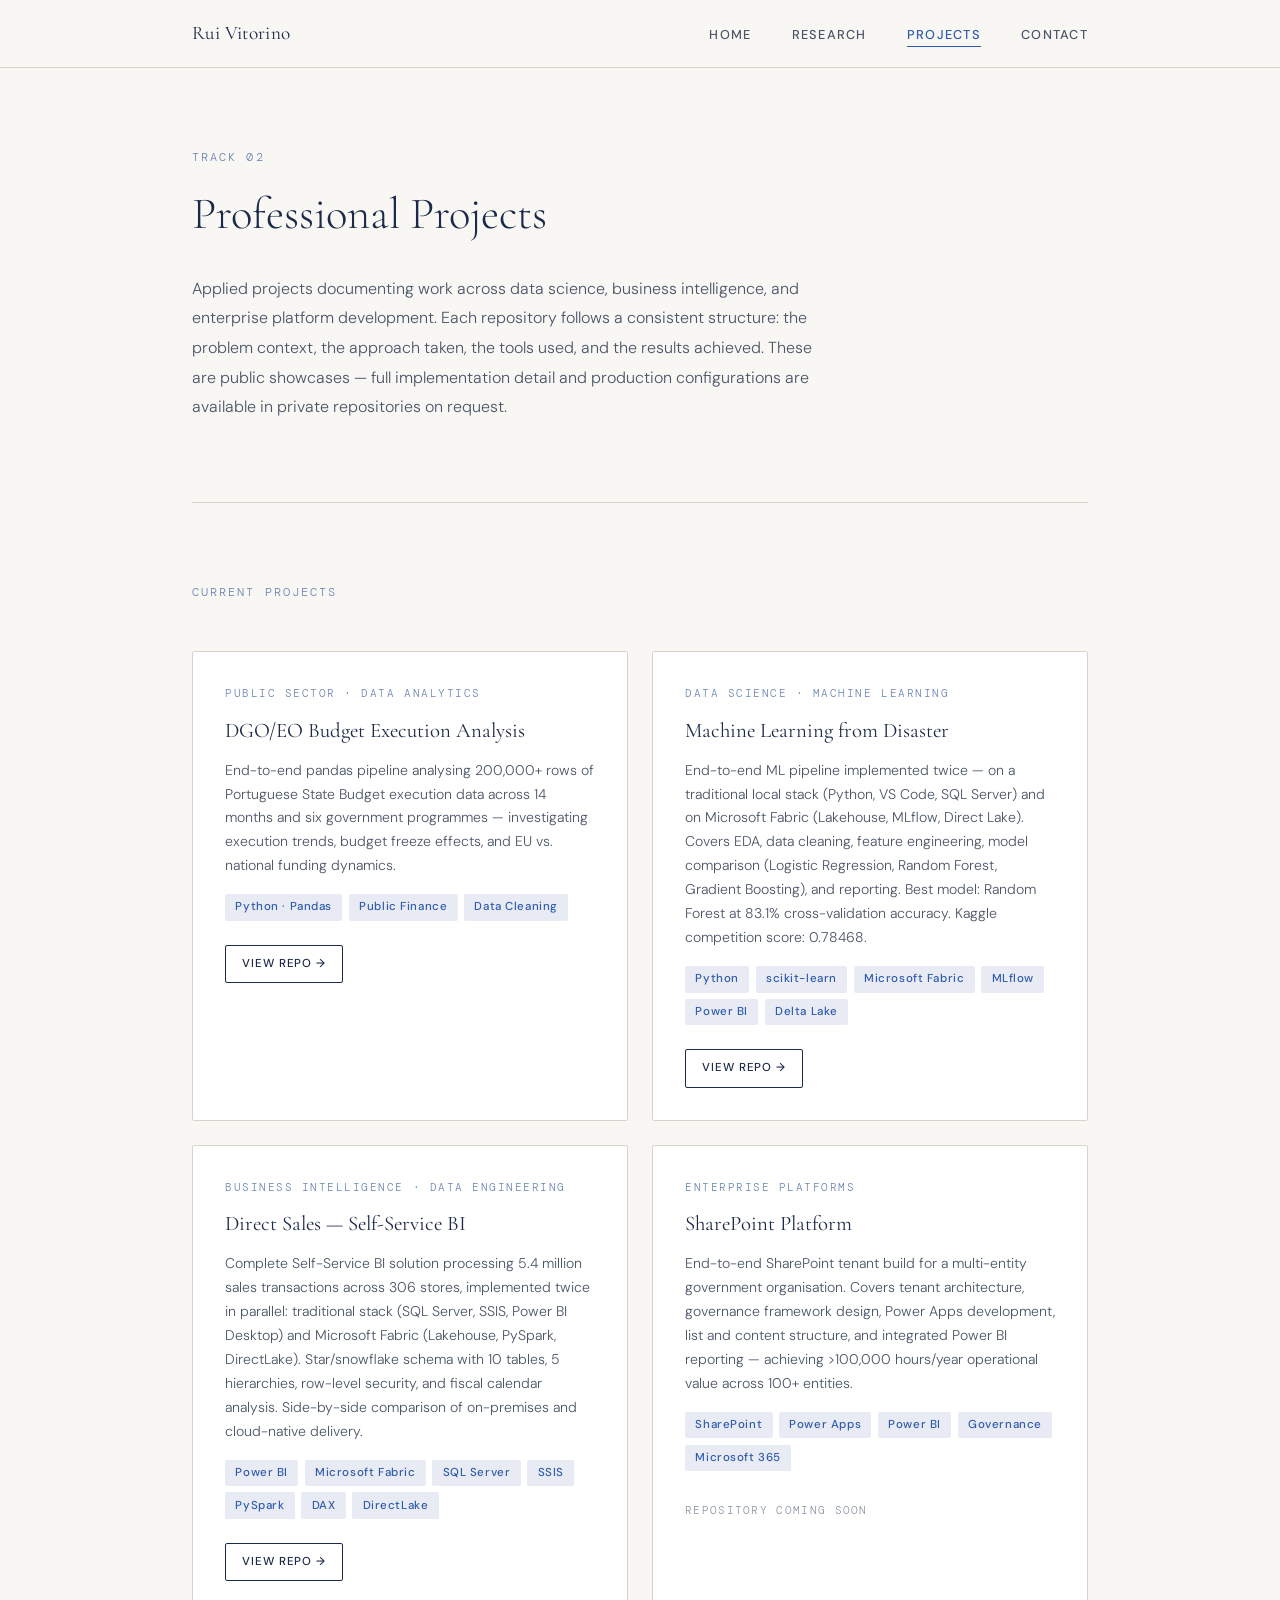
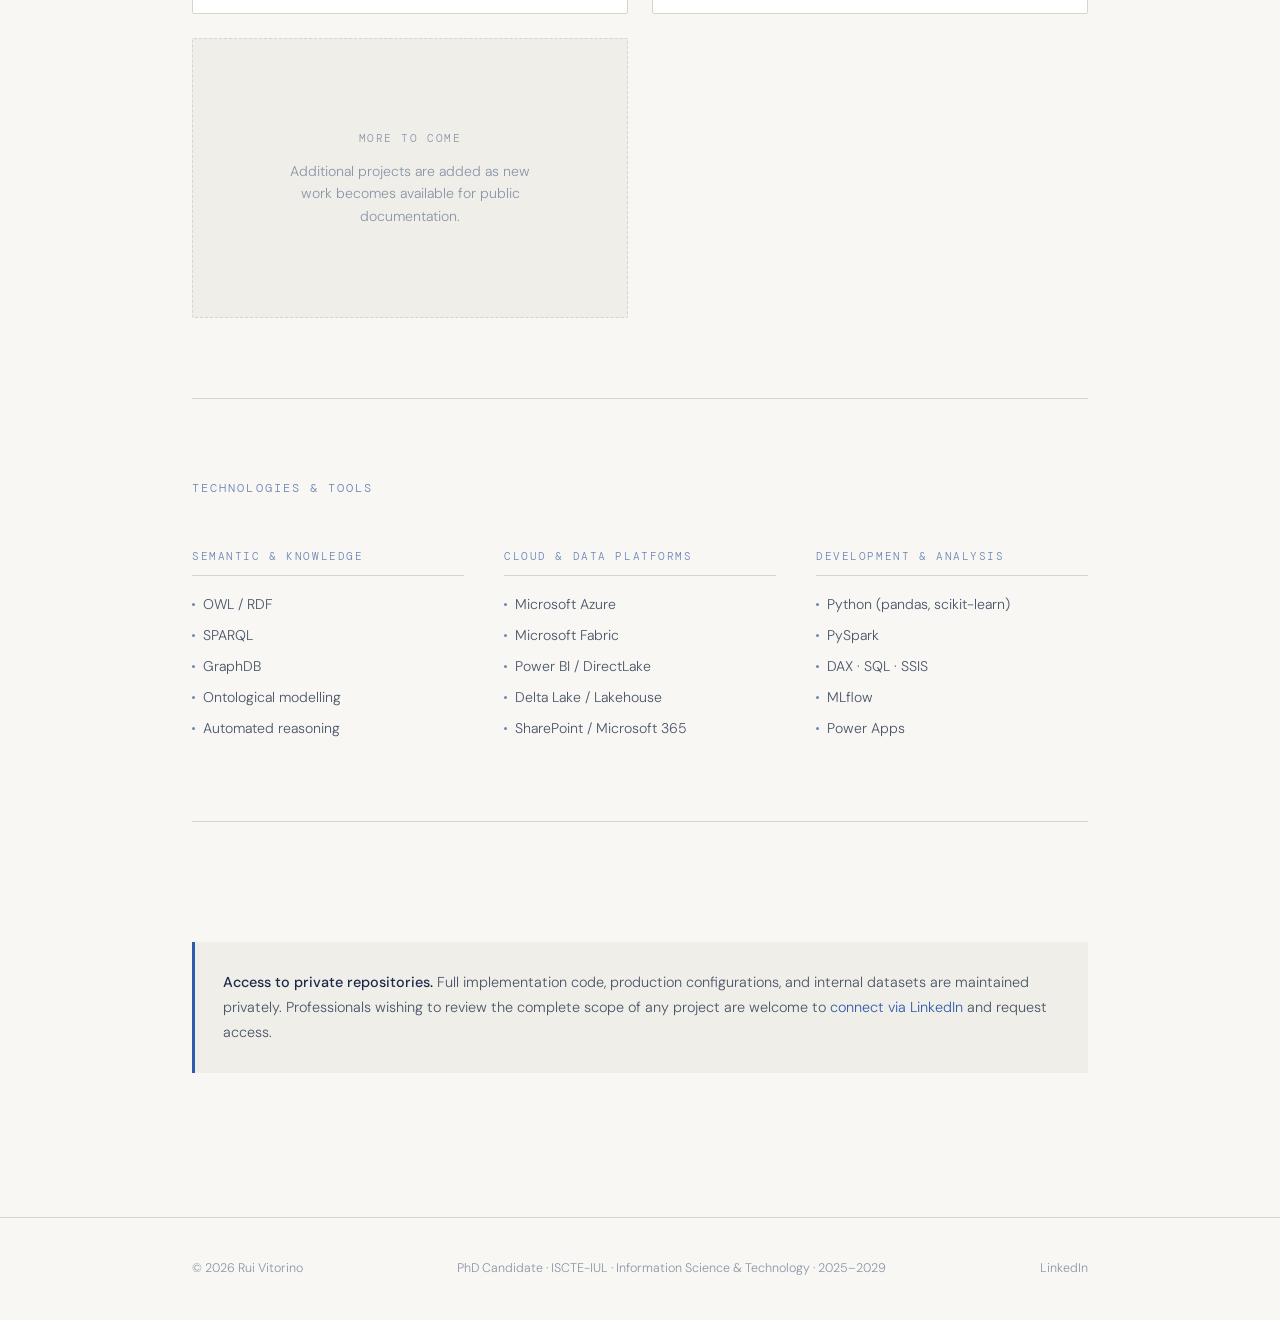
==== commit b7ac8d06: "Add new project details and update layout" ====
--- a/projects.html
+++ b/projects.html
@@ -43,6 +43,26 @@
       <div class="projects-grid">
 
         <div class="project-card fade-up">
+          <p class="project-domain">Public Sector · Data Analytics</p>
+          <h2 class="project-title">DGO/EO Budget Execution Analysis</h2>
+          <p class="project-desc">
+            End-to-end pandas pipeline analysing 200,000+ rows of Portuguese State Budget
+            execution data across 14 months and six government programmes — investigating
+            execution trends, budget freeze effects, and EU vs. national funding dynamics.
+          </p>
+          <div class="tags" style="margin-top:1rem;">
+            <span class="tag">Python · Pandas</span>
+            <span class="tag">Public Finance</span>
+            <span class="tag">Data Cleaning</span>
+          </div>
+          <div style="margin-top:1.5rem;">
+            <a href="https://github.com/rjvvitorino-web/dgo-budget-execution-analysis" target="_blank" rel="noopener" class="btn btn-outline" style="font-size:.72rem;padding:.5rem 1rem;">
+              View Repo →
+            </a>
+          </div>
+        </div>
+        
+        <div class="project-card fade-up delay-1">
           <p class="project-domain">Data Science · Machine Learning</p>
           <h2 class="project-title">Machine Learning from Disaster</h2>
           <p class="project-desc">
@@ -66,7 +86,7 @@
           </div>
         </div>
 
-        <div class="project-card fade-up delay-1">
+        <div class="project-card fade-up delay-2">
           <p class="project-domain">Business Intelligence · Data Engineering</p>
           <h2 class="project-title">Direct Sales — Self-Service BI</h2>
           <p class="project-desc">
@@ -92,7 +112,7 @@
           </div>
         </div>
 
-        <div class="project-card fade-up delay-2">
+        <div class="project-card fade-up delay-3">
           <p class="project-domain">Enterprise Platforms</p>
           <h2 class="project-title">SharePoint Platform</h2>
           <p class="project-desc">
@@ -114,7 +134,7 @@
         </div>
 
         <!-- Placeholder for future projects -->
-        <div class="project-card fade-up delay-3" style="border-style:dashed;background:var(--bg-alt);display:flex;flex-direction:column;justify-content:center;align-items:center;min-height:280px;text-align:center;">
+        <div class="project-card fade-up delay-4" style="border-style:dashed;background:var(--bg-alt);display:flex;flex-direction:column;justify-content:center;align-items:center;min-height:280px;text-align:center;">
           <p style="font-family:var(--font-mono);font-size:.68rem;letter-spacing:.14em;text-transform:uppercase;color:var(--text-light);margin-bottom:.75rem;">More to come</p>
           <p style="font-size:.88rem;color:var(--text-light);max-width:240px;line-height:1.6;">
             Additional projects are added as new work becomes available for public documentation.
